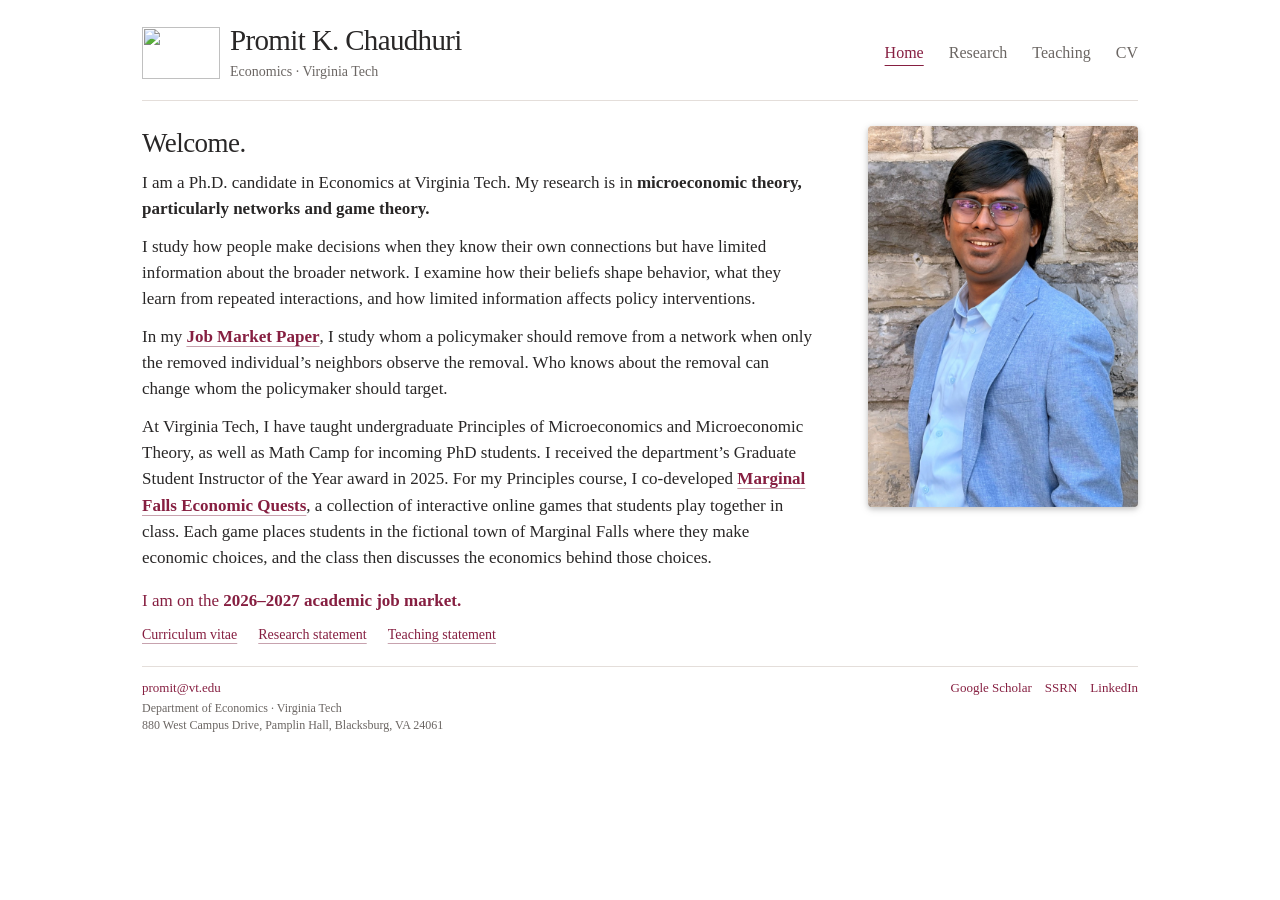
==== index.html @ 7db7b497 "Update index.html" ====
<!doctype html>
<html lang="en">
  <head>
    <meta charset="utf-8">
    <meta name="viewport" content="width=device-width, initial-scale=1">
    <title>Promit K. Chaudhuri | Economics</title>
    <meta name="description" content="Ph.D. candidate in Economics at Virginia Tech. Microeconomic theory, networks, game theory, and information economics. 2026–2027 academic job market.">
    <meta name="theme-color" content="#ffffff">
    <link rel="icon" href="favicon.ico" type="image/x-icon" sizes="16x16 32x32 48x48 64x64">
    <link rel="icon" href="assets/pkc-favicon.png" type="image/png" sizes="64x64">
    <link rel="stylesheet" href="assets/style.css">
    <meta property="og:title" content="Promit K. Chaudhuri | Economics">
    <meta property="og:description" content="Ph.D. candidate in Economics at Virginia Tech. Microeconomic theory, networks, game theory, and information economics. 2026–2027 academic job market.">
    <meta property="og:type" content="website">
  </head>
  <body>
    <a class="skip" href="#main">Skip to content</a>
    <div class="site">
      <header class="header">
        <a href="index.html" class="identity">
        <img class="header-logo" src="assets/pkc-logo.png" width="78" height="52" alt="">
        <span><span class="name">Promit K. Chaudhuri</span><span class="affiliation">Economics · Virginia Tech</span></span>
        </a>
        <nav aria-label="Main navigation">
          <a href="index.html" class="current" aria-current="page">Home</a>
          <a href="research/">Research</a>
          <a href="teaching/">Teaching</a>
          <a href="https://drive.google.com/file/d/14H-Eh-2Era3rM-R32rUMTJbpfiBr0UTq/view" target="_blank" rel="noopener">CV</a>
        </nav>
      </header>
      <main id="main" class="home-main">
        <div class="home-layout">
          <h1 class="home-title">Welcome.</h1>
          <div class="intro">
            <p>I am a Ph.D. candidate in Economics at Virginia Tech. My research is in <strong>microeconomic theory, particularly networks and game theory.</strong>
            </p>
            <p>I study how people make decisions when they know their own connections but have limited information about the broader network. I examine how their beliefs shape behavior, what they learn from repeated interactions, and how limited information affects policy interventions.</p>
            <p>In my <a class="accent-link" href="https://drive.google.com/file/d/1KjEIKVGa2NYc_mQL5tqonnsY8PEgtzRV/view" target="_blank" rel="noopener">Job Market Paper</a>, I study whom a policymaker should remove from a network when only the removed individual’s neighbors observe the removal. Who knows about the removal can change whom the policymaker should target.</p>
            <p>At Virginia Tech, I have taught undergraduate Principles of Microeconomics and Microeconomic Theory, as well as Math Camp for incoming PhD students. I received the department’s Graduate Student Instructor of the Year award in 2025. For my Principles course, I co-developed <a class="accent-link" href="https://marginalfalls.com/" target="_blank" rel="noopener">Marginal Falls Economic Quests</a>, a collection of interactive online games that students play together in class. Each game places students in the fictional town of Marginal Falls where they make economic choices, and the class then discusses the economics behind those choices.</p>
            <p class="market">I am on the <strong>2026–2027 academic job market.</strong>
            </p>
            <div class="document-links" aria-label="Application materials"><a href="https://drive.google.com/file/d/14H-Eh-2Era3rM-R32rUMTJbpfiBr0UTq/view" target="_blank" rel="noopener">Curriculum vitae</a><a href="https://drive.google.com/file/d/1G_J1yCYsablwShuq8KaLJvo_XGCaIbyh/view" target="_blank" rel="noopener">Research statement</a><a href="https://drive.google.com/file/d/1BmWGShqMH6hTmnxCvcWn2FObmft5_v5R/view" target="_blank" rel="noopener">Teaching statement</a>
            </div>
          </div>
          <img class="site-photo" src="assets/portrait.jpg" width="1536" height="2048" alt="Promit K. Chaudhuri" fetchpriority="high">
        </div>
      </main>
      <footer class="footer">
        <div><a href="mailto:promit@vt.edu">promit@vt.edu</a><p>Department of Economics · Virginia Tech<br>880 West Campus Drive, Pamplin Hall, Blacksburg, VA 24061</p></div>
        <div class="elsewhere"><a href="https://scholar.google.com/citations?hl=en&amp;user=h2QKj5UAAAAJ" target="_blank" rel="noopener">Google Scholar</a><a href="https://papers.ssrn.com/sol3/cf_dev/AbsByAuth.cfm?per_id=5896854" target="_blank" rel="noopener">SSRN</a><a href="https://www.linkedin.com/in/promit-kanti-chaudhuri-728591126/" target="_blank" rel="noopener">LinkedIn</a></div>
      </footer>
    </div>
  </body>
</html>
---- assets/style.css ----
:root {
  --ink: #292727;
  --muted: #6b6663;
  --accent: #861f41;
  --line: #e4deda;
  --font: Georgia, "Times New Roman", serif;
}

* { box-sizing: border-box; }
body {
  margin: 0;
  background: #fff;
  color: var(--ink);
  font: 17px/1.55 var(--font);
}
a {
  color: var(--accent);
  text-decoration-thickness: 1px;
  text-underline-offset: 4px;
  text-decoration-color: #c7a2ae;
}
a:hover { color: #54122a; text-decoration-color: currentColor; }
:focus-visible { outline: 2px solid var(--accent); outline-offset: 4px; }
::selection { background: #eedde3; }

.site { max-width: 1080px; margin: 0 auto; padding: 0 42px; }
.header {
  display: flex;
  justify-content: space-between;
  align-items: center;
  gap: 24px;
  padding: 24px 0 17px;
  border-bottom: 1px solid var(--line);
}
.identity {
  display: flex;
  align-items: center;
  gap: 10px;
  color: var(--ink);
  text-decoration: none;
}
.header-logo {
  width: 78px;
  height: 52px;
  object-fit: cover;
  flex: none;
}
.name { display: block; font-size: 29px; line-height: 1.14; letter-spacing: -.65px; }
.affiliation { display: block; margin-top: 4px; color: var(--muted); font-size: 14px; }
nav { display: flex; flex-wrap: wrap; gap: 5px 25px; font-size: 16px; }
nav a { color: var(--muted); text-decoration: none; padding: 5px 0; }
nav a.current, nav a:hover { color: var(--accent); text-decoration: underline; text-underline-offset: 7px; }

main { padding: 25px 0 0; }
h1, h2, h3 { font-weight: 400; line-height: 1.27; }
h1 { margin: 0; font-size: 33px; letter-spacing: -.55px; }
h2 { margin: 0; font-size: 21px; }
h3 { margin: 0; font-size: 18px; }
p { margin: 0 0 11px; }
.home-layout, .teaching-layout {
  display: grid;
  grid-template-columns: minmax(0, 1fr) clamp(160px, 23vw, 270px);
  align-items: start;
  column-gap: clamp(24px, 5vw, 55px);
}
.home-layout {
  grid-template-areas: "title photo" "intro photo";
  grid-template-rows: auto 1fr;
  row-gap: 10px;
}
.home-title { grid-area: title; font-size: 27px; }
.intro { grid-area: intro; }
.teaching-layout { grid-template-areas: "courses photo"; }
.teaching-primary { grid-area: courses; }
.site-photo {
  grid-area: photo;
  display: block;
  width: 100%;
  height: auto;
  border-radius: 4px;
  box-shadow: 0 2px 5px rgb(0 0 0 / 16%), 0 2px 10px rgb(0 0 0 / 12%);
}
.accent-link { color: var(--accent); font-weight: 700; }
.market { color: var(--accent); margin: 16px 0 10px; }
.document-links { display: flex; flex-wrap: wrap; gap: 4px 21px; font-size: 14px; }

.page-heading {
  display: flex;
  align-items: baseline;
  justify-content: space-between;
  flex-wrap: wrap;
  gap: 6px 22px;
  margin-bottom: 16px;
}
.page-heading > a { font-size: 15px; }
.research-section, .teaching-section { border-top: 1px solid var(--line); }
.research-section { padding: 18px 0 21px; }
.research-section h2 { font-size: 17px; margin-bottom: 11px; color: var(--muted); }
.paper + .paper { margin-top: 16px; }
.paper h3, .project summary { font-size: 19px; }
.paper h3 a { font-weight: 700; color: var(--ink); text-decoration-color: #d4c5c7; }
.paper h3 a:hover { color: var(--accent); }
.paper p { font-size: 15px; line-height: 1.5; margin: 4px 0 0; }
.paper .coauthors { color: var(--muted); }
.paper .status { color: var(--accent); }
.paper-actions { margin-top: 7px; font-size: 14px; }
.paper-actions > a { display: inline-block; margin-right: 13px; }
.paper-actions > details { display: inline; }
summary { color: var(--accent); cursor: pointer; }
.paper-actions summary { display: inline list-item; }
.paper-actions details[open] { display: block; margin-top: 5px; }
.paper-actions details p, .project > p { max-width: 75ch; }
.paper-actions details p { margin-top: 7px; border-left: 1px solid var(--line); padding-left: 12px; }
.project summary { color: var(--ink); line-height: 1.35; }
.project summary:hover { color: var(--accent); }

.teaching-documents { font-size: 15px; }
.teaching-section { padding: 15px 0 17px; }
.teaching-section h2 { font-size: 19px; margin-bottom: 10px; }
.teaching-section h2 span { color: var(--muted); font-size: 16px; }
.instructor-courses { list-style: none; margin: 0; padding: 0; }
.course-meta { margin-left: 6px; color: var(--muted); font-size: 13px; }
.course-project { margin-top: 4px; max-width: 58ch; font-size: 14px; }
.course .course-project p { display: block; margin: 0 0 3px; font-size: inherit; color: var(--muted); }
.course + .course { margin-top: 6px; }
.course h3 { display: inline; font-size: 16px; }
.course p { display: inline; margin-left: 7px; color: var(--muted); font-size: 13px; }
.course > a { display: inline-block; margin-left: 7px; font-size: 13px; }
.course .document-links { margin-top: 2px; }
.ta-columns { display: grid; grid-template-columns: 1fr 1.3fr; gap: 18px; }
.ta-columns h3 { font-size: 15px; color: var(--muted); }
.ta-columns ul { list-style: none; padding: 0; margin: 4px 0 0; }
.ta-columns li { margin-bottom: 2px; font-size: 14px; line-height: 1.45; }
.ta-columns li span { color: var(--muted); font-size: 12px; white-space: nowrap; }


.footer {
  display: flex;
  justify-content: space-between;
  align-items: baseline;
  gap: 10px 24px;
  border-top: 1px solid var(--line);
  margin: 20px 0 0;
  padding: 11px 0 13px;
  font-size: 13px;
  color: var(--muted);
}
.footer p { margin: 2px 0 0; font-size: 12px; line-height: 1.4; }
.footer a { text-decoration: none; }
.footer a:hover { text-decoration: underline; }
.elsewhere { display: flex; gap: 13px; flex-wrap: wrap; }
.skip { position: absolute; top: -100px; left: 15px; padding: 8px; background: white; z-index: 2; }
.skip:focus { top: 8px; }

@media (max-width: 820px) {
  .site { padding: 0 27px; }
  .header { flex-wrap: wrap; gap: 8px 20px; }
}
@media (max-width: 620px) {
  .site { padding: 0 20px; }
  .header { padding: 16px 0 13px; }
  .header-logo { width: 58px; height: 42px; }
  .name { font-size: 24px; }
  nav { gap: 5px 21px; font-size: 15px; }
  main { padding-top: 19px; }
  .ta-columns { gap: 12px; }
  .footer { flex-wrap: wrap; }
}
@media (max-width: 575.98px) {
  .home-layout, .teaching-layout { grid-template-columns: minmax(0, 1fr); }
  .home-layout {
    grid-template-areas: "title" "intro" "photo";
    grid-template-rows: auto;
    row-gap: 16px;
  }
  .teaching-layout {
    grid-template-areas: "courses" "photo";
    row-gap: 19px;
  }
}
@media (max-width: 360px) {
  .name { font-size: 22px; }
  .ta-columns { grid-template-columns: 1fr; }
}
@media print {
  .site { max-width: none; padding: 0; }
  .header { padding-top: 0; }
  nav, .skip, .footer { display: none; }
  .paper, .course { break-inside: avoid; }
  a { color: inherit; }
}
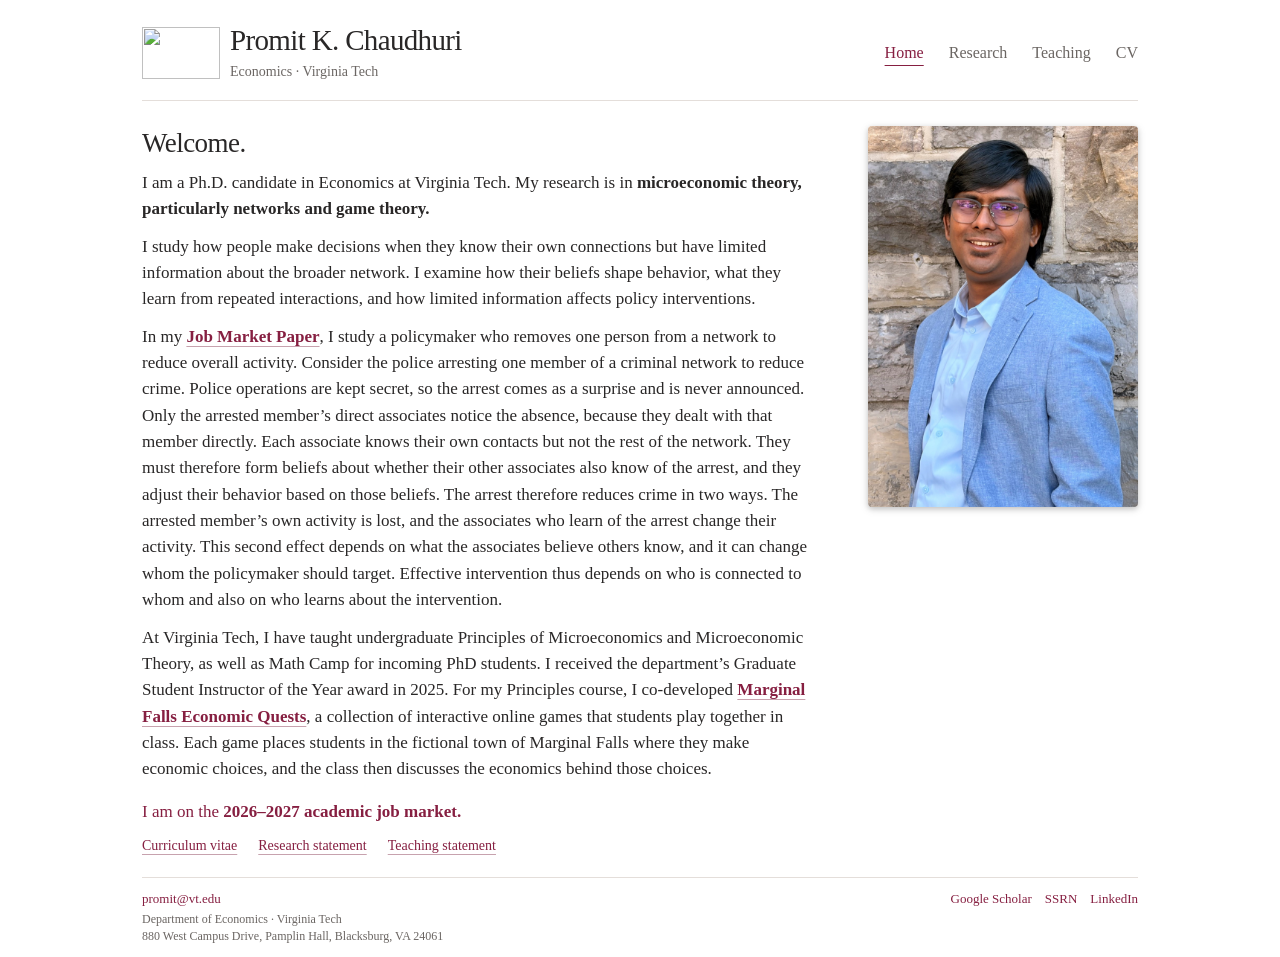
==== commit 9d1d180f: "Update index.html" ====
--- a/index.html
+++ b/index.html
@@ -35,7 +35,7 @@
             <p>I am a Ph.D. candidate in Economics at Virginia Tech. My research is in <strong>microeconomic theory, particularly networks and game theory.</strong>
             </p>
             <p>I study how people make decisions when they know their own connections but have limited information about the broader network. I examine how their beliefs shape behavior, what they learn from repeated interactions, and how limited information affects policy interventions.</p>
-            <p>In my <a class="accent-link" href="https://drive.google.com/file/d/1KjEIKVGa2NYc_mQL5tqonnsY8PEgtzRV/view" target="_blank" rel="noopener">Job Market Paper</a>, I study whom a policymaker should remove from a network when only the removed individual’s neighbors observe the removal. Who knows about the removal can change whom the policymaker should target.</p>
+            <p>In my <a class="accent-link" href="https://drive.google.com/file/d/1KjEIKVGa2NYc_mQL5tqonnsY8PEgtzRV/view" target="_blank" rel="noopener">Job Market Paper</a>, I study a policymaker who removes one person from a network to reduce overall activity. Consider the police arresting one member of a criminal network to reduce crime. Police operations are kept secret, so the arrest comes as a surprise and is never announced. Only the arrested member’s direct associates notice the absence, because they dealt with that member directly. Each associate knows their own contacts but not the rest of the network. They must therefore form beliefs about whether their other associates also know of the arrest, and they adjust their behavior based on those beliefs. The arrest therefore reduces crime in two ways. The arrested member’s own activity is lost, and the associates who learn of the arrest change their activity. This second effect depends on what the associates believe others know, and it can change whom the policymaker should target. Effective intervention thus depends on who is connected to whom and also on who learns about the intervention.</p>
             <p>At Virginia Tech, I have taught undergraduate Principles of Microeconomics and Microeconomic Theory, as well as Math Camp for incoming PhD students. I received the department’s Graduate Student Instructor of the Year award in 2025. For my Principles course, I co-developed <a class="accent-link" href="https://marginalfalls.com/" target="_blank" rel="noopener">Marginal Falls Economic Quests</a>, a collection of interactive online games that students play together in class. Each game places students in the fictional town of Marginal Falls where they make economic choices, and the class then discusses the economics behind those choices.</p>
             <p class="market">I am on the <strong>2026–2027 academic job market.</strong>
             </p>
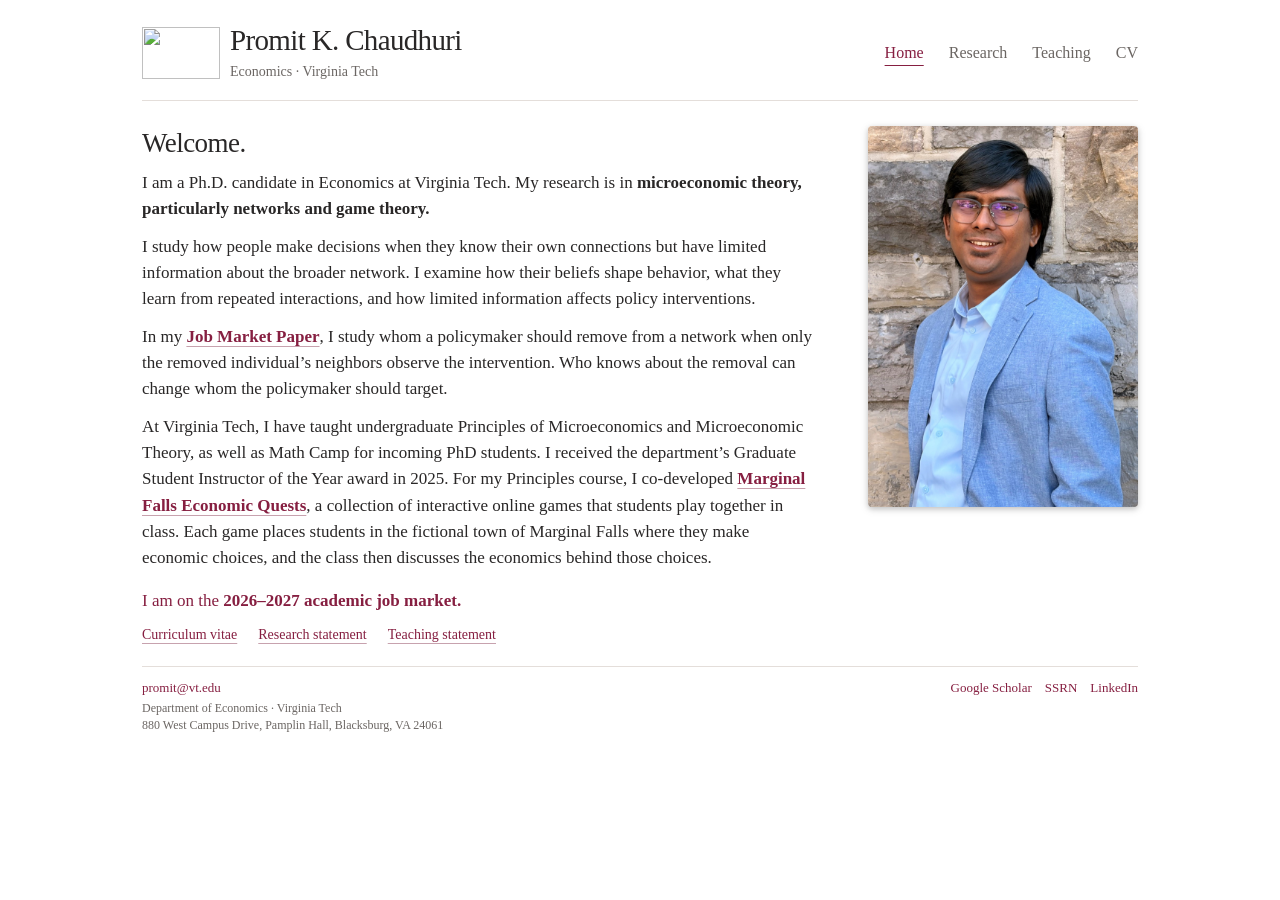
==== commit 18bc3472: "Update index.html" ====
--- a/index.html
+++ b/index.html
@@ -35,7 +35,7 @@
             <p>I am a Ph.D. candidate in Economics at Virginia Tech. My research is in <strong>microeconomic theory, particularly networks and game theory.</strong>
             </p>
             <p>I study how people make decisions when they know their own connections but have limited information about the broader network. I examine how their beliefs shape behavior, what they learn from repeated interactions, and how limited information affects policy interventions.</p>
-            <p>In my <a class="accent-link" href="https://drive.google.com/file/d/1KjEIKVGa2NYc_mQL5tqonnsY8PEgtzRV/view" target="_blank" rel="noopener">Job Market Paper</a>, I study a policymaker who removes one person from a network to reduce overall activity. Consider the police arresting one member of a criminal network to reduce crime. Police operations are kept secret, so the arrest comes as a surprise and is never announced. Only the arrested member’s direct associates notice the absence, because they dealt with that member directly. Each associate knows their own contacts but not the rest of the network. They must therefore form beliefs about whether their other associates also know of the arrest, and they adjust their behavior based on those beliefs. The arrest therefore reduces crime in two ways. The arrested member’s own activity is lost, and the associates who learn of the arrest change their activity. This second effect depends on what the associates believe others know, and it can change whom the policymaker should target. Effective intervention thus depends on who is connected to whom and also on who learns about the intervention.</p>
+            <p>In my <a class="accent-link" href="https://drive.google.com/file/d/1KjEIKVGa2NYc_mQL5tqonnsY8PEgtzRV/view" target="_blank" rel="noopener">Job Market Paper</a>, I study whom a policymaker should remove from a network when only the removed individual’s neighbors observe the intervention. Who knows about the removal can change whom the policymaker should target.</p>
             <p>At Virginia Tech, I have taught undergraduate Principles of Microeconomics and Microeconomic Theory, as well as Math Camp for incoming PhD students. I received the department’s Graduate Student Instructor of the Year award in 2025. For my Principles course, I co-developed <a class="accent-link" href="https://marginalfalls.com/" target="_blank" rel="noopener">Marginal Falls Economic Quests</a>, a collection of interactive online games that students play together in class. Each game places students in the fictional town of Marginal Falls where they make economic choices, and the class then discusses the economics behind those choices.</p>
             <p class="market">I am on the <strong>2026–2027 academic job market.</strong>
             </p>
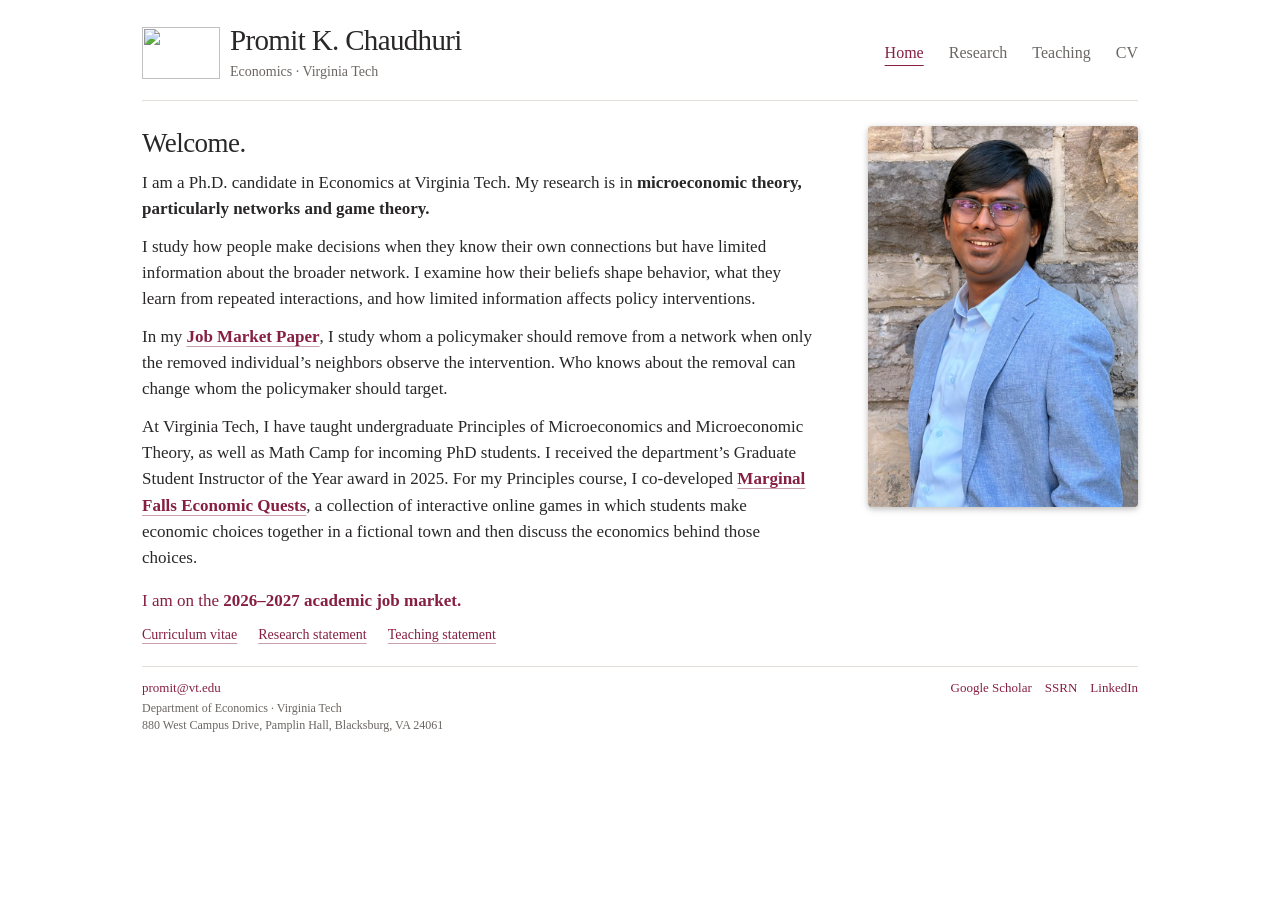
==== commit 5c928032: "Update index.html" ====
--- a/index.html
+++ b/index.html
@@ -36,7 +36,7 @@
             </p>
             <p>I study how people make decisions when they know their own connections but have limited information about the broader network. I examine how their beliefs shape behavior, what they learn from repeated interactions, and how limited information affects policy interventions.</p>
             <p>In my <a class="accent-link" href="https://drive.google.com/file/d/1KjEIKVGa2NYc_mQL5tqonnsY8PEgtzRV/view" target="_blank" rel="noopener">Job Market Paper</a>, I study whom a policymaker should remove from a network when only the removed individual’s neighbors observe the intervention. Who knows about the removal can change whom the policymaker should target.</p>
-            <p>At Virginia Tech, I have taught undergraduate Principles of Microeconomics and Microeconomic Theory, as well as Math Camp for incoming PhD students. I received the department’s Graduate Student Instructor of the Year award in 2025. For my Principles course, I co-developed <a class="accent-link" href="https://marginalfalls.com/" target="_blank" rel="noopener">Marginal Falls Economic Quests</a>, a collection of interactive online games that students play together in class. Each game places students in the fictional town of Marginal Falls where they make economic choices, and the class then discusses the economics behind those choices.</p>
+            <p>At Virginia Tech, I have taught undergraduate Principles of Microeconomics and Microeconomic Theory, as well as Math Camp for incoming PhD students. I received the department’s Graduate Student Instructor of the Year award in 2025. For my Principles course, I co-developed <a class="accent-link" href="https://marginalfalls.com/" target="_blank" rel="noopener">Marginal Falls Economic Quests</a>, a collection of interactive online games in which students make economic choices together in a fictional town and then discuss the economics behind those choices.</p>
             <p class="market">I am on the <strong>2026–2027 academic job market.</strong>
             </p>
             <div class="document-links" aria-label="Application materials"><a href="https://drive.google.com/file/d/14H-Eh-2Era3rM-R32rUMTJbpfiBr0UTq/view" target="_blank" rel="noopener">Curriculum vitae</a><a href="https://drive.google.com/file/d/1G_J1yCYsablwShuq8KaLJvo_XGCaIbyh/view" target="_blank" rel="noopener">Research statement</a><a href="https://drive.google.com/file/d/1BmWGShqMH6hTmnxCvcWn2FObmft5_v5R/view" target="_blank" rel="noopener">Teaching statement</a>
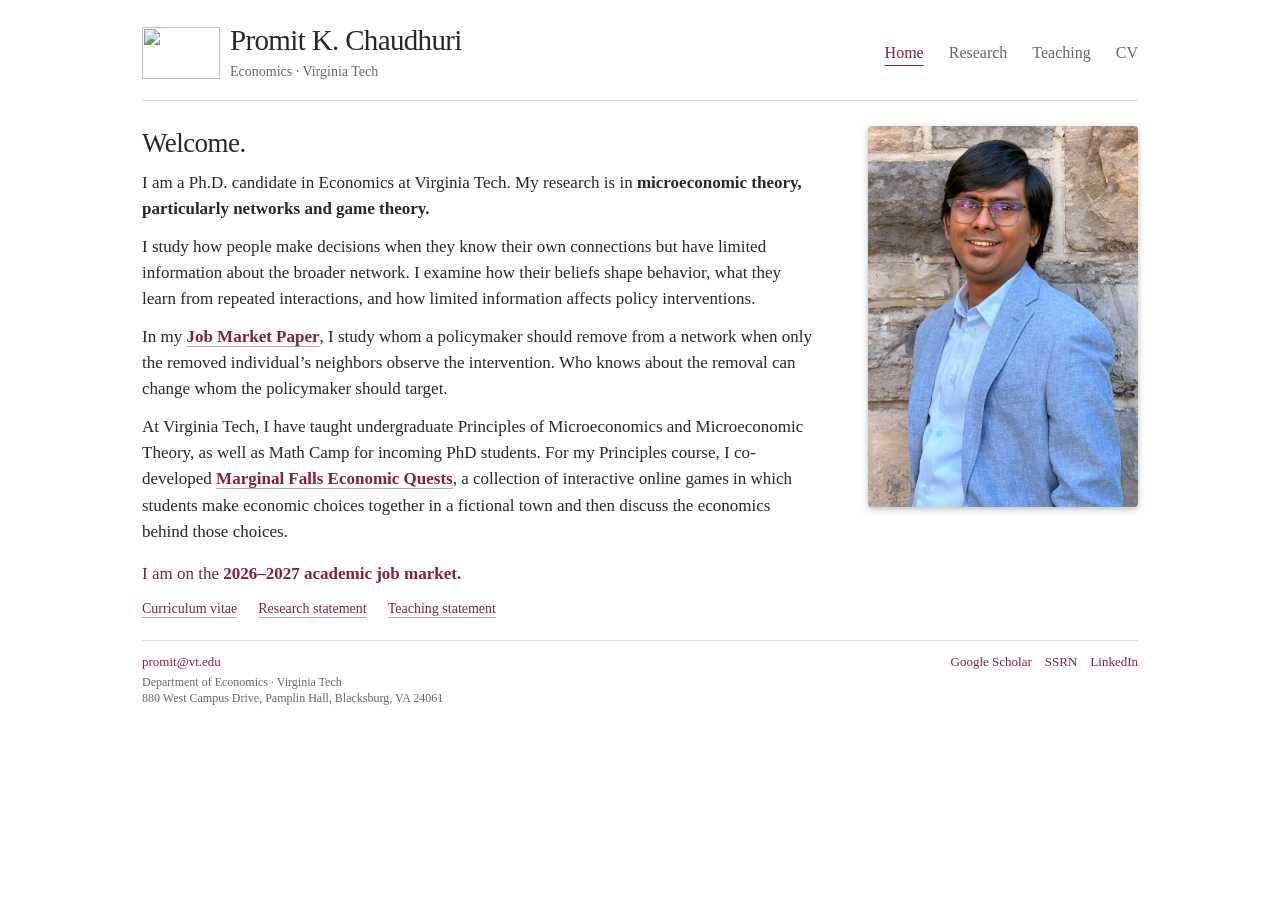
==== commit e3893763: "Update index.html" ====
--- a/index.html
+++ b/index.html
@@ -36,7 +36,7 @@
             </p>
             <p>I study how people make decisions when they know their own connections but have limited information about the broader network. I examine how their beliefs shape behavior, what they learn from repeated interactions, and how limited information affects policy interventions.</p>
             <p>In my <a class="accent-link" href="https://drive.google.com/file/d/1KjEIKVGa2NYc_mQL5tqonnsY8PEgtzRV/view" target="_blank" rel="noopener">Job Market Paper</a>, I study whom a policymaker should remove from a network when only the removed individual’s neighbors observe the intervention. Who knows about the removal can change whom the policymaker should target.</p>
-            <p>At Virginia Tech, I have taught undergraduate Principles of Microeconomics and Microeconomic Theory, as well as Math Camp for incoming PhD students. I received the department’s Graduate Student Instructor of the Year award in 2025. For my Principles course, I co-developed <a class="accent-link" href="https://marginalfalls.com/" target="_blank" rel="noopener">Marginal Falls Economic Quests</a>, a collection of interactive online games in which students make economic choices together in a fictional town and then discuss the economics behind those choices.</p>
+            <p>At Virginia Tech, I have taught undergraduate Principles of Microeconomics and Microeconomic Theory, as well as Math Camp for incoming PhD students. For my Principles course, I co-developed <a class="accent-link" href="https://marginalfalls.com/" target="_blank" rel="noopener">Marginal Falls Economic Quests</a>, a collection of interactive online games in which students make economic choices together in a fictional town and then discuss the economics behind those choices.</p>
             <p class="market">I am on the <strong>2026–2027 academic job market.</strong>
             </p>
             <div class="document-links" aria-label="Application materials"><a href="https://drive.google.com/file/d/14H-Eh-2Era3rM-R32rUMTJbpfiBr0UTq/view" target="_blank" rel="noopener">Curriculum vitae</a><a href="https://drive.google.com/file/d/1G_J1yCYsablwShuq8KaLJvo_XGCaIbyh/view" target="_blank" rel="noopener">Research statement</a><a href="https://drive.google.com/file/d/1BmWGShqMH6hTmnxCvcWn2FObmft5_v5R/view" target="_blank" rel="noopener">Teaching statement</a>
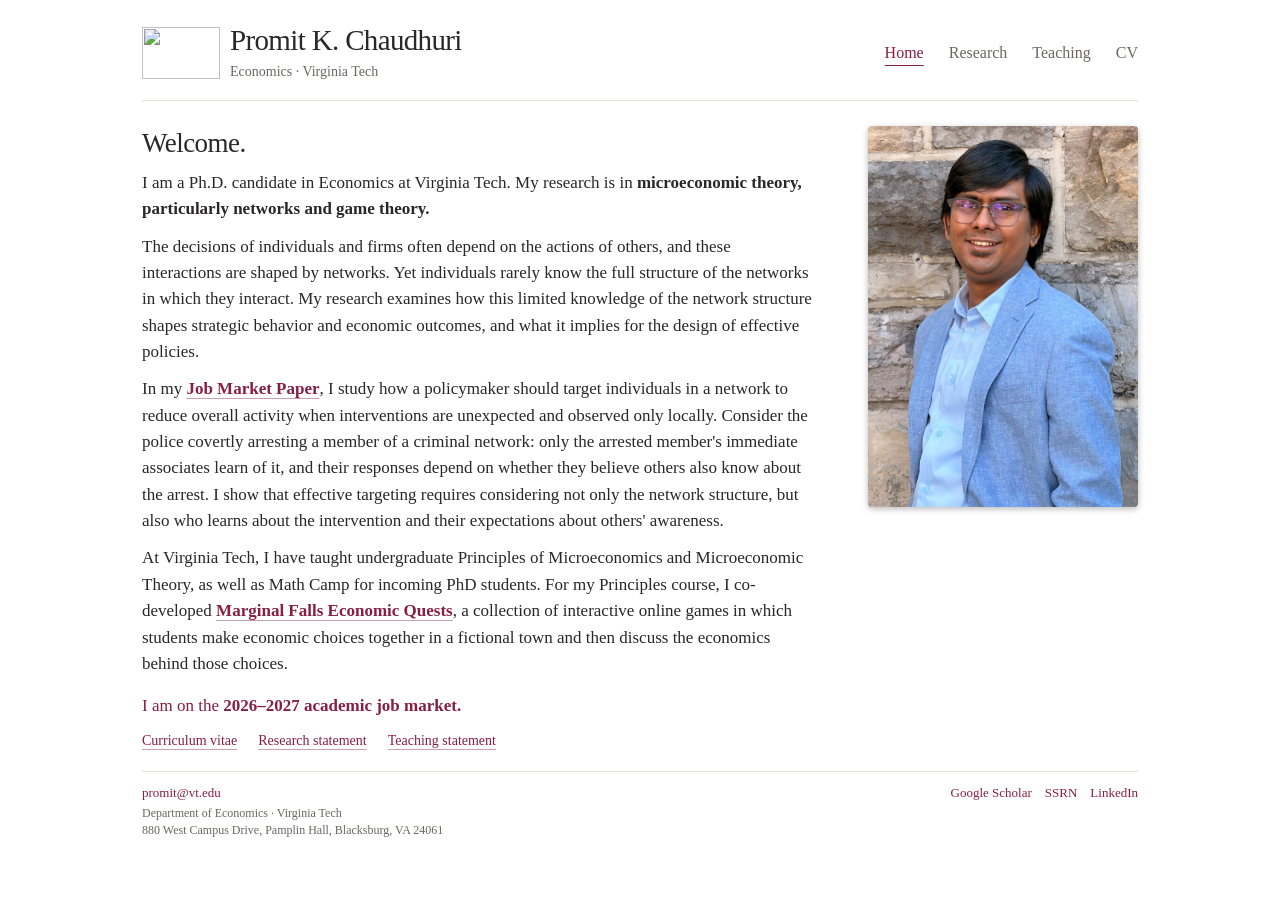
==== commit 3d2c3ed0: "Update index.html" ====
--- a/index.html
+++ b/index.html
@@ -34,8 +34,8 @@
           <div class="intro">
             <p>I am a Ph.D. candidate in Economics at Virginia Tech. My research is in <strong>microeconomic theory, particularly networks and game theory.</strong>
             </p>
-            <p>I study how people make decisions when they know their own connections but have limited information about the broader network. I examine how their beliefs shape behavior, what they learn from repeated interactions, and how limited information affects policy interventions.</p>
-            <p>In my <a class="accent-link" href="https://drive.google.com/file/d/1KjEIKVGa2NYc_mQL5tqonnsY8PEgtzRV/view" target="_blank" rel="noopener">Job Market Paper</a>, I study whom a policymaker should remove from a network when only the removed individual’s neighbors observe the intervention. Who knows about the removal can change whom the policymaker should target.</p>
+            <p>The decisions of individuals and firms often depend on the actions of others, and these interactions are shaped by networks. Yet individuals rarely know the full structure of the networks in which they interact. My research examines how this limited knowledge of the network structure shapes strategic behavior and economic outcomes, and what it implies for the design of effective policies.</p>
+            <p>In my <a class="accent-link" href="https://drive.google.com/file/d/1KjEIKVGa2NYc_mQL5tqonnsY8PEgtzRV/view" target="_blank" rel="noopener">Job Market Paper</a>, I study how a policymaker should target individuals in a network to reduce overall activity when interventions are unexpected and observed only locally. Consider the police covertly arresting a member of a criminal network: only the arrested member's immediate associates learn of it, and their responses depend on whether they believe others also know about the arrest. I show that effective targeting requires considering not only the network structure, but also who learns about the intervention and their expectations about others' awareness.</p>
             <p>At Virginia Tech, I have taught undergraduate Principles of Microeconomics and Microeconomic Theory, as well as Math Camp for incoming PhD students. For my Principles course, I co-developed <a class="accent-link" href="https://marginalfalls.com/" target="_blank" rel="noopener">Marginal Falls Economic Quests</a>, a collection of interactive online games in which students make economic choices together in a fictional town and then discuss the economics behind those choices.</p>
             <p class="market">I am on the <strong>2026–2027 academic job market.</strong>
             </p>
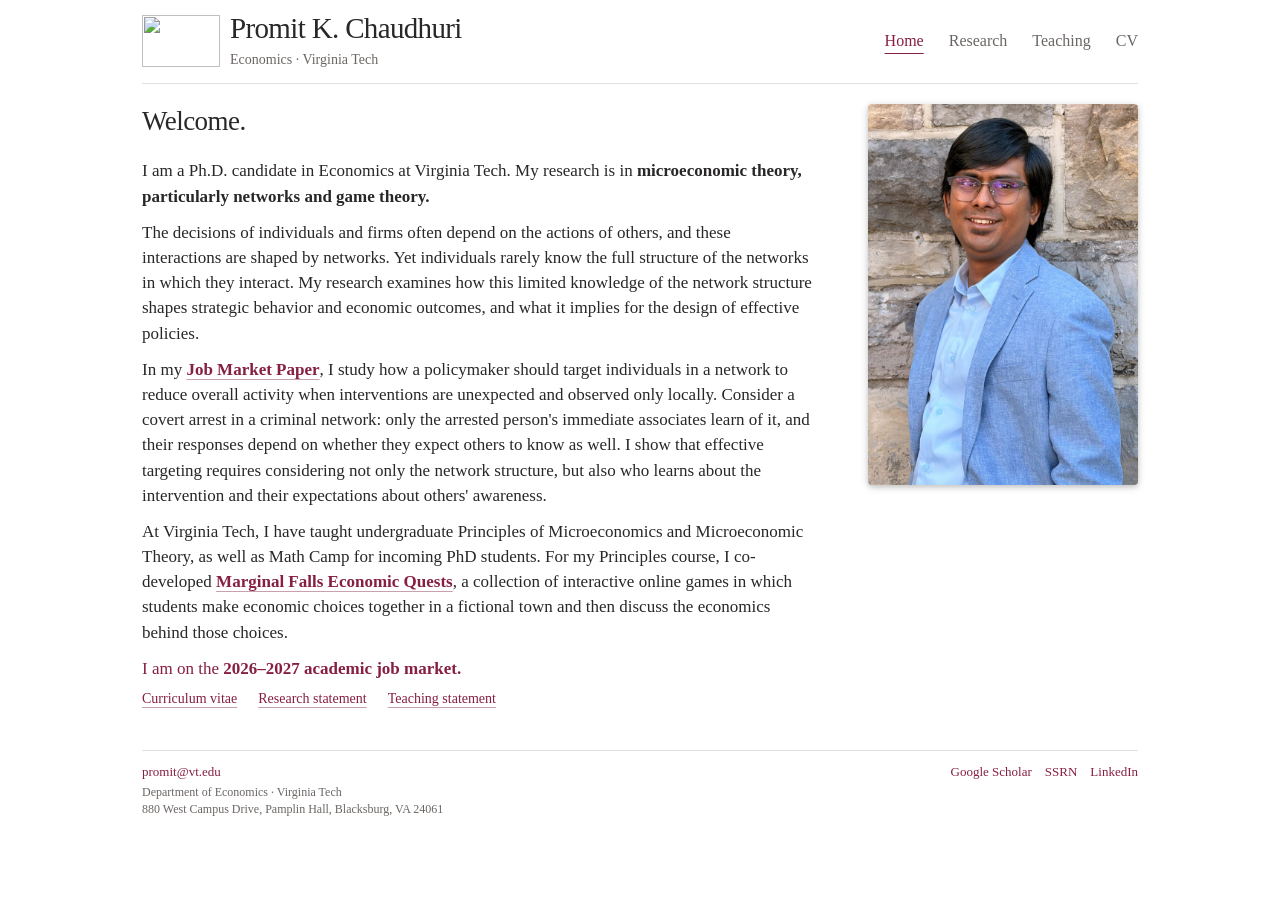
==== commit d26408b6: "Update index.html" ====
--- a/index.html
+++ b/index.html
@@ -35,7 +35,7 @@
             <p>I am a Ph.D. candidate in Economics at Virginia Tech. My research is in <strong>microeconomic theory, particularly networks and game theory.</strong>
             </p>
             <p>The decisions of individuals and firms often depend on the actions of others, and these interactions are shaped by networks. Yet individuals rarely know the full structure of the networks in which they interact. My research examines how this limited knowledge of the network structure shapes strategic behavior and economic outcomes, and what it implies for the design of effective policies.</p>
-            <p>In my <a class="accent-link" href="https://drive.google.com/file/d/1KjEIKVGa2NYc_mQL5tqonnsY8PEgtzRV/view" target="_blank" rel="noopener">Job Market Paper</a>, I study how a policymaker should target individuals in a network to reduce overall activity when interventions are unexpected and observed only locally. Consider the police covertly arresting a member of a criminal network: only the arrested member's immediate associates learn of it, and their responses depend on whether they believe others also know about the arrest. I show that effective targeting requires considering not only the network structure, but also who learns about the intervention and their expectations about others' awareness.</p>
+            <p>In my <a class="accent-link" href="https://drive.google.com/file/d/1KjEIKVGa2NYc_mQL5tqonnsY8PEgtzRV/view" target="_blank" rel="noopener">Job Market Paper</a>, I study how a policymaker should target individuals in a network to reduce overall activity when interventions are unexpected and observed only locally. Consider a covert arrest in a criminal network: only the arrested person's immediate associates learn of it, and their responses depend on whether they expect others to know as well. I show that effective targeting requires considering not only the network structure, but also who learns about the intervention and their expectations about others' awareness.</p>
             <p>At Virginia Tech, I have taught undergraduate Principles of Microeconomics and Microeconomic Theory, as well as Math Camp for incoming PhD students. For my Principles course, I co-developed <a class="accent-link" href="https://marginalfalls.com/" target="_blank" rel="noopener">Marginal Falls Economic Quests</a>, a collection of interactive online games in which students make economic choices together in a fictional town and then discuss the economics behind those choices.</p>
             <p class="market">I am on the <strong>2026–2027 academic job market.</strong>
             </p>
--- a/assets/style.css
+++ b/assets/style.css
@@ -189,3 +189,54 @@
   .paper, .course { break-inside: avoid; }
   a { color: inherit; }
 }
+
+
+/* Compact homepage layout — desktop only */
+@media (min-width: 900px) {
+
+  /* Reduce empty space above and below content */
+  .home-main {
+    padding-top: 1.25rem;
+    padding-bottom: 1.25rem;
+  }
+
+  /* Bring Welcome closer to the introduction */
+  .home-main .home-title {
+    margin-top: 0;
+    margin-bottom: 0.65rem;
+  }
+
+  /* Slightly tighten paragraph spacing */
+  .home-main .intro p {
+    margin-top: 0;
+    margin-bottom: 0.7rem;
+    line-height: 1.48;
+  }
+
+  /* Keep the job-market announcement compact */
+  .home-main .intro p.market {
+    margin-top: 0.15rem;
+    margin-bottom: 0.45rem;
+  }
+
+  /* Bring the document links closer to the text */
+  .home-main .document-links {
+    margin-top: 0.3rem;
+  }
+}
+
+
+@media (min-width: 900px) {
+
+  /* Slightly reduce header and footer height */
+  .site:has(.home-main) .header {
+    padding-top: 0.75rem;
+    padding-bottom: 0.75rem;
+  }
+
+  .site:has(.home-main) .footer {
+    padding-top: 0.7rem;
+    padding-bottom: 0.7rem;
+  }
+}
+
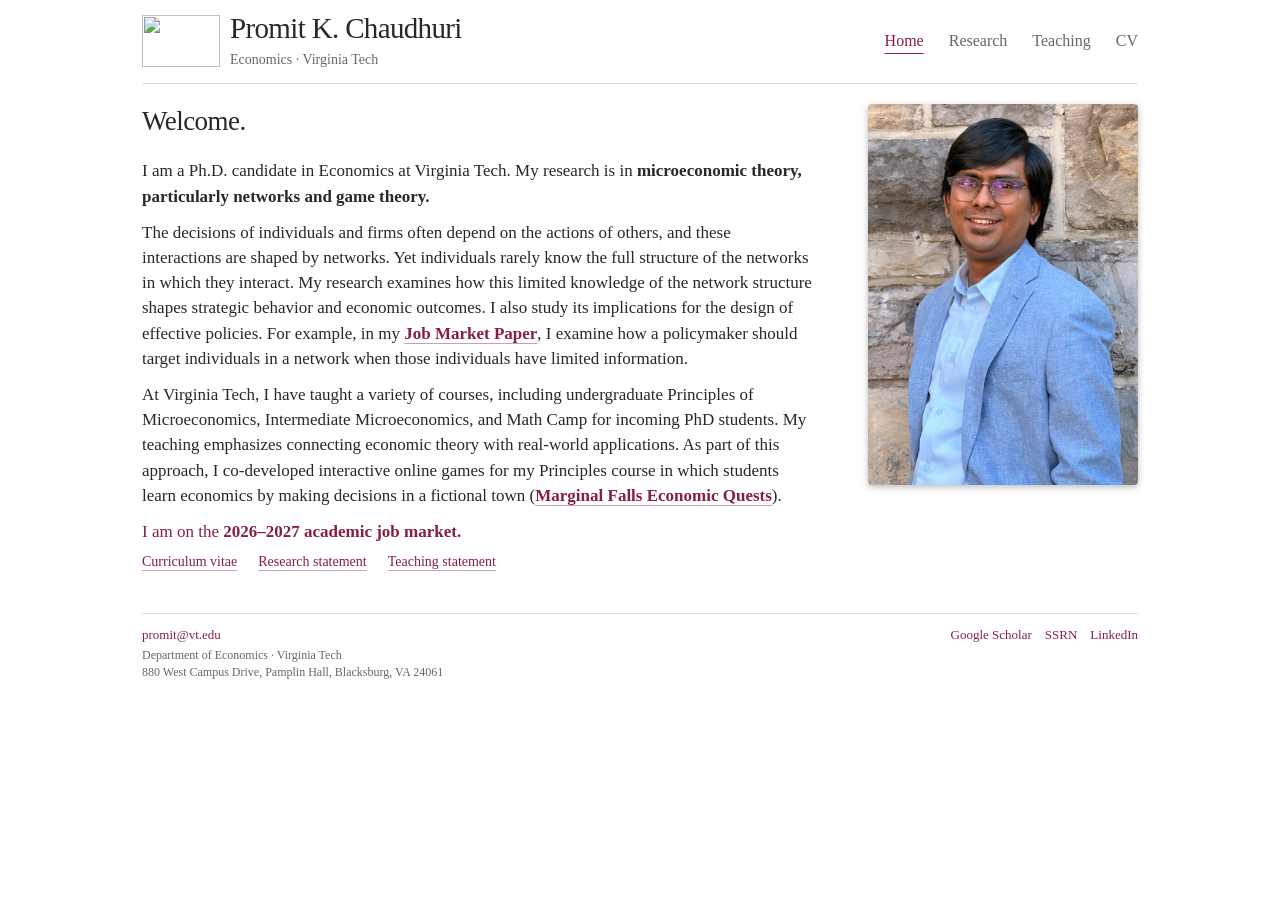
==== commit 43e6a908: "Update index.html" ====
--- a/index.html
+++ b/index.html
@@ -34,9 +34,9 @@
           <div class="intro">
             <p>I am a Ph.D. candidate in Economics at Virginia Tech. My research is in <strong>microeconomic theory, particularly networks and game theory.</strong>
             </p>
-            <p>The decisions of individuals and firms often depend on the actions of others, and these interactions are shaped by networks. Yet individuals rarely know the full structure of the networks in which they interact. My research examines how this limited knowledge of the network structure shapes strategic behavior and economic outcomes, and what it implies for the design of effective policies.</p>
-            <p>In my <a class="accent-link" href="https://drive.google.com/file/d/1KjEIKVGa2NYc_mQL5tqonnsY8PEgtzRV/view" target="_blank" rel="noopener">Job Market Paper</a>, I study how a policymaker should target individuals in a network to reduce overall activity when interventions are unexpected and observed only locally. Consider a covert arrest in a criminal network: only the arrested person's immediate associates learn of it, and their responses depend on whether they expect others to know as well. I show that effective targeting requires considering not only the network structure, but also who learns about the intervention and their expectations about others' awareness.</p>
-            <p>At Virginia Tech, I have taught undergraduate Principles of Microeconomics and Microeconomic Theory, as well as Math Camp for incoming PhD students. For my Principles course, I co-developed <a class="accent-link" href="https://marginalfalls.com/" target="_blank" rel="noopener">Marginal Falls Economic Quests</a>, a collection of interactive online games in which students make economic choices together in a fictional town and then discuss the economics behind those choices.</p>
+            <p>The decisions of individuals and firms often depend on the actions of others, and these interactions are shaped by networks. Yet individuals rarely know the full structure of the networks in which they interact. My research examines how this limited knowledge of the network structure shapes strategic behavior and economic outcomes. I also study its implications for the design of effective policies. For example, in my <a class="accent-link" href="https://drive.google.com/file/d/1KjEIKVGa2NYc_mQL5tqonnsY8PEgtzRV/view" target="_blank" rel="noopener">Job Market Paper</a>, I examine how a policymaker should target individuals in a network when those individuals have limited information.</p>
+            
+            <p>At Virginia Tech, I have taught a variety of courses, including undergraduate Principles of Microeconomics, Intermediate Microeconomics, and Math Camp for incoming PhD students. My teaching emphasizes connecting economic theory with real-world applications. As part of this approach, I co-developed interactive online games for my Principles course in which students learn economics by making decisions in a fictional town (<a class="accent-link" href="https://marginalfalls.com/" target="_blank" rel="noopener">Marginal Falls Economic Quests</a>). </p>
             <p class="market">I am on the <strong>2026–2027 academic job market.</strong>
             </p>
             <div class="document-links" aria-label="Application materials"><a href="https://drive.google.com/file/d/14H-Eh-2Era3rM-R32rUMTJbpfiBr0UTq/view" target="_blank" rel="noopener">Curriculum vitae</a><a href="https://drive.google.com/file/d/1G_J1yCYsablwShuq8KaLJvo_XGCaIbyh/view" target="_blank" rel="noopener">Research statement</a><a href="https://drive.google.com/file/d/1BmWGShqMH6hTmnxCvcWn2FObmft5_v5R/view" target="_blank" rel="noopener">Teaching statement</a>
